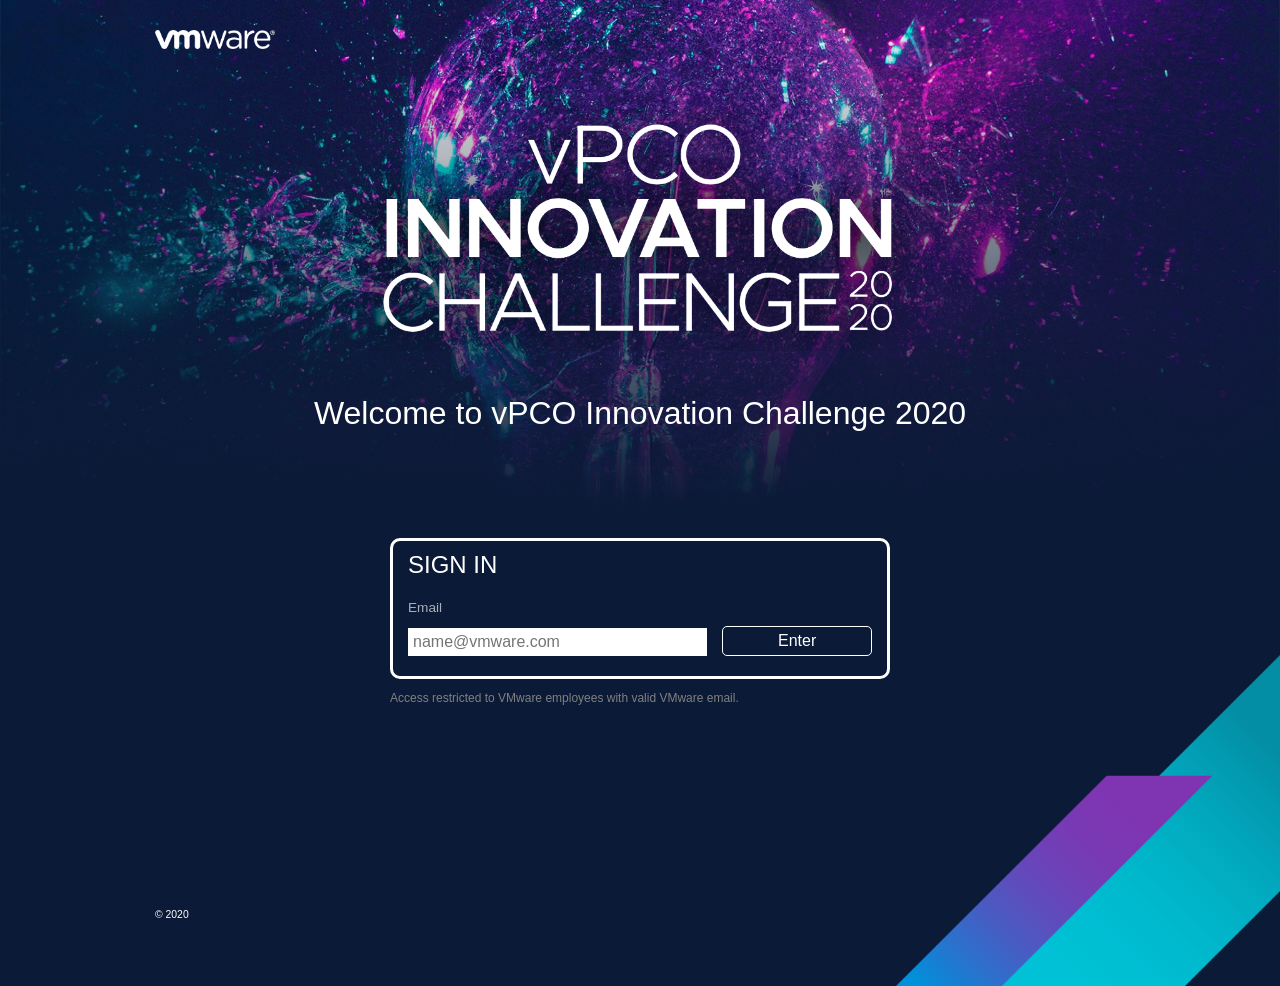
==== index.html @ b92f681d "first upload files, signin and signup form" ====
<!DOCTYPE HTML>
<html lang="en" class="no-js">
<head>
	<meta charset='UTF-8'>
	<!-- www.phpied.com/conditional-comments-block-downloads/ -->
	<!--[if IE]><![endif]-->

	<meta http-equiv="X-UA-Compatible" content="IE=edge,chrome=1">
	<meta name="viewport" content="width=device-width, initial-scale=1.0, user-scalable=no">

	<link rel="shortcut icon" href="/favicon.ico">
	<link rel="apple-touch-icon" href="/apple-touch-icon.png">


	<link rel="stylesheet" href="css/screen.css" />

	<!--[if lt IE 9]>
	<script src="http://html5shiv.googlecode.com/svn/trunk/html5.js"></script>
	<![endif]-->	

	<title>vPCO Innovation Challenge 2020</title>

</head>

<body>

	<div class="pageWrap">
		<header class="site-header">
			<div class="outer-wrap wrap">
				<div class="site-header_brand">
					<img src="images/vmware.png" alt="VMware">
				</div>
				<div class="site-hero">
					<h1>vPCO Innovation Challenge 2020</h1>
					<div class="site-intro">
						<h2>Welcome to vPCO Innovation Challenge 2020</h2>
					</div>
				</div>
			</div>
		</header>
		<main class="site-contents">
			<div class="outer-wrap wrap">
				<div class="site-form">
					<div class="site-form_container">
						<h3>SIGN IN</h3>
						<form action="">
							<div class="signin-box">
								<div class="input">
									<label for="">Email</label>
									<input type="text" placeholder="name@vmware.com">
								</div>
								<div class="input">
									<input type="submit" value="Enter">
								</div>
							</div>
						</form>
					</div>
					<div class="rules">
						<p>Access restricted to VMware employees with valid VMware email.</p>
					</div>
				</div>
			</div>
		</main>
		<footer class="site-footer">
			<div class="outer-wrap wrap">
				<div class="site-footer_container">
					<p>&copy; 2020</p>
				</div>
			</div>
		</footer>
	</div>

	
	<!--
	<script type="text/javascript" src="http://code.jquery.com/jquery-latest.min.js"></script>
	<script src="js/script.js"></script>
	-->
</body>
</html>
---- css/screen.css ----
@charset "UTF-8";
/*! normalize.css v8.0.1 | MIT License | github.com/necolas/normalize.css */
/* Document
   ========================================================================== */
/**
 * 1. Correct the line height in all browsers.
 * 2. Prevent adjustments of font size after orientation changes in iOS.
 */
html {
  line-height: 1.15;
  /* 1 */
  -webkit-text-size-adjust: 100%;
  /* 2 */
}

/* Sections
   ========================================================================== */
/**
 * Remove the margin in all browsers.
 */
body {
  margin: 0;
}

/**
 * Render the `main` element consistently in IE.
 */
main {
  display: block;
}

/**
 * Correct the font size and margin on `h1` elements within `section` and
 * `article` contexts in Chrome, Firefox, and Safari.
 */
h1 {
  font-size: 2em;
  margin: 0.67em 0;
}

/* Grouping content
   ========================================================================== */
/**
 * 1. Add the correct box sizing in Firefox.
 * 2. Show the overflow in Edge and IE.
 */
hr {
  box-sizing: content-box;
  /* 1 */
  height: 0;
  /* 1 */
  overflow: visible;
  /* 2 */
}

/**
 * 1. Correct the inheritance and scaling of font size in all browsers.
 * 2. Correct the odd `em` font sizing in all browsers.
 */
pre {
  font-family: monospace, monospace;
  /* 1 */
  font-size: 1em;
  /* 2 */
}

/* Text-level semantics
   ========================================================================== */
/**
 * Remove the gray background on active links in IE 10.
 */
a {
  background-color: transparent;
}

/**
 * 1. Remove the bottom border in Chrome 57-
 * 2. Add the correct text decoration in Chrome, Edge, IE, Opera, and Safari.
 */
abbr[title] {
  border-bottom: none;
  /* 1 */
  text-decoration: underline;
  /* 2 */
  -webkit-text-decoration: underline dotted;
          text-decoration: underline dotted;
  /* 2 */
}

/**
 * Add the correct font weight in Chrome, Edge, and Safari.
 */
b,
strong {
  font-weight: bolder;
}

/**
 * 1. Correct the inheritance and scaling of font size in all browsers.
 * 2. Correct the odd `em` font sizing in all browsers.
 */
code,
kbd,
samp {
  font-family: monospace, monospace;
  /* 1 */
  font-size: 1em;
  /* 2 */
}

/**
 * Add the correct font size in all browsers.
 */
small {
  font-size: 80%;
}

/**
 * Prevent `sub` and `sup` elements from affecting the line height in
 * all browsers.
 */
sub,
sup {
  font-size: 75%;
  line-height: 0;
  position: relative;
  vertical-align: baseline;
}

sub {
  bottom: -0.25em;
}

sup {
  top: -0.5em;
}

/* Embedded content
   ========================================================================== */
/**
 * Remove the border on images inside links in IE 10.
 */
img {
  border-style: none;
}

/* Forms
   ========================================================================== */
/**
 * 1. Change the font styles in all browsers.
 * 2. Remove the margin in Firefox and Safari.
 */
button,
input,
optgroup,
select,
textarea {
  font-family: inherit;
  /* 1 */
  font-size: 100%;
  /* 1 */
  line-height: 1.15;
  /* 1 */
  margin: 0;
  /* 2 */
}

/**
 * Show the overflow in IE.
 * 1. Show the overflow in Edge.
 */
button,
input {
  /* 1 */
  overflow: visible;
}

/**
 * Remove the inheritance of text transform in Edge, Firefox, and IE.
 * 1. Remove the inheritance of text transform in Firefox.
 */
button,
select {
  /* 1 */
  text-transform: none;
}

/**
 * Correct the inability to style clickable types in iOS and Safari.
 */
button,
[type=button],
[type=reset],
[type=submit] {
  -webkit-appearance: button;
}

/**
 * Remove the inner border and padding in Firefox.
 */
button::-moz-focus-inner,
[type=button]::-moz-focus-inner,
[type=reset]::-moz-focus-inner,
[type=submit]::-moz-focus-inner {
  border-style: none;
  padding: 0;
}

/**
 * Restore the focus styles unset by the previous rule.
 */
button:-moz-focusring,
[type=button]:-moz-focusring,
[type=reset]:-moz-focusring,
[type=submit]:-moz-focusring {
  outline: 1px dotted ButtonText;
}

/**
 * Correct the padding in Firefox.
 */
fieldset {
  padding: 0.35em 0.75em 0.625em;
}

/**
 * 1. Correct the text wrapping in Edge and IE.
 * 2. Correct the color inheritance from `fieldset` elements in IE.
 * 3. Remove the padding so developers are not caught out when they zero out
 *    `fieldset` elements in all browsers.
 */
legend {
  box-sizing: border-box;
  /* 1 */
  color: inherit;
  /* 2 */
  display: table;
  /* 1 */
  max-width: 100%;
  /* 1 */
  padding: 0;
  /* 3 */
  white-space: normal;
  /* 1 */
}

/**
 * Add the correct vertical alignment in Chrome, Firefox, and Opera.
 */
progress {
  vertical-align: baseline;
}

/**
 * Remove the default vertical scrollbar in IE 10+.
 */
textarea {
  overflow: auto;
}

/**
 * 1. Add the correct box sizing in IE 10.
 * 2. Remove the padding in IE 10.
 */
[type=checkbox],
[type=radio] {
  box-sizing: border-box;
  /* 1 */
  padding: 0;
  /* 2 */
}

/**
 * Correct the cursor style of increment and decrement buttons in Chrome.
 */
[type=number]::-webkit-inner-spin-button,
[type=number]::-webkit-outer-spin-button {
  height: auto;
}

/**
 * 1. Correct the odd appearance in Chrome and Safari.
 * 2. Correct the outline style in Safari.
 */
[type=search] {
  -webkit-appearance: textfield;
  /* 1 */
  outline-offset: -2px;
  /* 2 */
}

/**
 * Remove the inner padding in Chrome and Safari on macOS.
 */
[type=search]::-webkit-search-decoration {
  -webkit-appearance: none;
}

/**
 * 1. Correct the inability to style clickable types in iOS and Safari.
 * 2. Change font properties to `inherit` in Safari.
 */
::-webkit-file-upload-button {
  -webkit-appearance: button;
  /* 1 */
  font: inherit;
  /* 2 */
}

/* Interactive
   ========================================================================== */
/*
 * Add the correct display in Edge, IE 10+, and Firefox.
 */
details {
  display: block;
}

/*
 * Add the correct display in all browsers.
 */
summary {
  display: list-item;
}

/* Misc
   ========================================================================== */
/**
 * Add the correct display in IE 10+.
 */
template {
  display: none;
}

/**
 * Add the correct display in IE 10.
 */
[hidden] {
  display: none;
}

* {
  box-sizing: border-box;
}
*:before, *:after {
  box-sizing: border-box;
}

body {
  background: #0b1a36;
  font: 400 1em/1.5 "Metropolis", Arial, Helvetica, sans-serif;
}

h1, h2, h3, h4, h5, h6 {
  font: 400 1em/1.5 "Metropolis", Arial, Helvetica, sans-serif;
  line-height: 1.15;
  margin: 2.75rem 0 1rem;
}

h1 {
  margin-top: 0;
  font-size: 4.209em;
}

h2 {
  font-size: 3.157em;
}

h3 {
  font-size: 2.369em;
}

h4 {
  font-size: 1.777em;
}

h5 {
  font-size: 1.333em;
}

p {
  margin: 0 0 1.25em;
}

small, .text_small {
  font-size: 0.75em;
}

a {
  color: #1D428A;
  display: block;
  text-decoration: none;
}

ul {
  list-style: none;
  margin: 0;
  padding: 0;
}

img {
  display: block;
  max-width: 100%;
}

figure {
  margin: 0;
  padding: 0;
}

.clearfix:after {
  content: "";
  display: table;
  clear: both;
}

.wrap {
  transition: all 0.35s ease-in-out;
  padding-left: 15px;
  padding-right: 15px;
}

.outer-wrap {
  transition: all 0.35s ease-in-out;
  margin: 0 auto;
}
@media screen and (min-width: 768px) {
  .outer-wrap {
    max-width: 750px;
  }
}
@media screen and (min-width: 1024px) {
  .outer-wrap {
    max-width: 1000px;
  }
}
@media screen and (min-width: 1366px) {
  .outer-wrap {
    max-width: 1300px;
  }
}
@media screen and (min-width: 1920px) {
  .outer-wrap {
    max-width: 1700px;
  }
}

.site-header {
  background-image: url("../images/background.jpg");
  background-position: center center;
  background-size: cover;
  background-repeat: no-repeat;
  padding: 30px 0 60px;
  position: relative;
}
.site-header_brand {
  position: relative;
  width: 120px;
  z-index: 1;
}
.site-header:after {
  background-image: linear-gradient(to top, #0b1a36, rgba(29, 66, 138, 0));
  content: "";
  position: absolute;
  top: 0;
  right: 0;
  bottom: 0;
  left: 0;
}

.site-hero {
  color: #FFF;
  position: relative;
  text-align: center;
  z-index: 1;
}
.site-hero h1 {
  background-image: url("../images/lockup.png");
  background-position: center center;
  background-size: 100%;
  background-repeat: no-repeat;
  color: transparent;
  font: 0/0 a;
  text-shadow: none;
  margin: 60px auto 0;
  padding-top: 35%;
  max-width: 600px;
  width: 100%;
}
@media screen and (min-width: 1024px) {
  .site-hero h1 {
    padding-top: 25%;
  }
}
@media screen and (min-width: 1366px) {
  .site-hero h1 {
    padding-top: 20%;
  }
}
@media screen and (min-width: 1920px) {
  .site-hero h1 {
    padding-top: 15%;
  }
}

.site-intro h2 {
  font-size: 1.5em;
  font-weight: 300;
}
@media screen and (min-width: 768px) {
  .site-intro h2 {
    font-size: 2em;
  }
}
@media screen and (min-width: 1024px) {
  .site-intro {
    margin: 0 auto;
    max-width: 80%;
  }
}
@media screen and (min-width: 1366px) {
  .site-intro h2 {
    font-size: 2.369em;
  }
}

.pageWrap {
  height: 100vh;
  position: relative;
}

main {
  background: #0b1a36;
  color: #FFF;
}

.site-footer {
  color: #FFF;
  font-size: 0.65em;
  position: relative;
  bottom: 0;
  width: 100%;
}
.site-footer:after {
  background-image: url("../images/graphic.png");
  background-position: right bottom;
  background-size: 100%;
  background-repeat: no-repeat;
  content: "";
  display: inline-block;
  padding-top: 35%;
  position: absolute;
  right: 0;
  bottom: 0;
  width: 40%;
  height: 100%;
}
.site-footer_container {
  padding: 50px 0;
}
@media screen and (min-width: 768px) {
  .site-footer {
    margin-top: 150px;
  }
}
@media screen and (min-width: 1024px) {
  .site-footer:after {
    width: 30%;
  }
}
@media screen and (min-width: 1920px) {
  .site-footer:after {
    width: 20%;
  }
}

.site-form {
  margin: 30px auto 0;
  max-width: 500px;
}
.site-form_container {
  border: 3px solid #FFF;
  border-radius: 10px;
  padding: 10px 15px;
}
.site-form h3 {
  margin-top: 0;
  font-size: 1.5em;
  font-weight: 300;
}
.site-form .input {
  margin-bottom: 10px;
}
.site-form label {
  color: rgba(255, 255, 255, 0.65);
  display: inline-block;
  font-size: 0.85em;
  margin-bottom: 10px;
}
.site-form input {
  border: 0;
  padding: 5px;
  width: 100%;
}
.site-form input[type=submit] {
  background: transparent;
  border: 1px solid #FFF;
  border-radius: 5px;
  color: #FFF;
  padding: 5px 20px;
  width: auto;
}
@media screen and (min-width: 768px) {
  .site-form .signin-box {
    display: flex;
    align-items: flex-end;
  }
  .site-form .signin-box .input:first-child {
    flex: 2;
    margin-right: 15px;
  }
  .site-form .signin-box .input:last-child {
    flex: 1;
  }
  .site-form .signin-box .input:last-child input {
    width: 100%;
  }
}
.site-form.member-form {
  max-width: none;
}
.site-form.member-form .site-form_container {
  border: 0;
  padding: 0;
}
.site-form.member-form h3 {
  margin-bottom: 0;
}
.site-form.member-form .input-email {
  display: flex;
  flex-wrap: wrap;
}
.site-form.member-form .input-email label {
  flex: 1 0 100%;
  width: 100%;
}
.site-form.member-form .input-email input {
  margin-right: 15px;
  width: calc(((100% / 12) * 8) - 5%);
}
.site-form.member-form .input-email span {
  width: calc((100% / 12) * 4);
}
.site-form.member-form .info-col {
  margin-top: 50px;
}
.site-form.member-form .info-col.member-info .input {
  margin-bottom: 20px;
}
.site-form.member-form .member-input > input {
  margin-bottom: 15px;
}
.site-form.member-form .morebtn {
  margin: 20px 0;
}
.site-form.member-form .morebtn a {
  border: 2px solid #FFF;
  border-radius: 5px;
  color: #FFF;
  display: inline-block;
  padding: 10px 20px;
}
.site-form.member-form .morebtn a:after {
  content: "";
  display: inline-block;
  font-family: "Font Awesome 5 Free";
  margin-left: 10px;
}
@media screen and (min-width: 768px) {
  .site-form.member-form form {
    display: flex;
    justify-contents: space-between;
  }
  .site-form.member-form .info-col {
    flex: 1;
  }
  .site-form.member-form .info-col:not(:last-child) {
    margin-right: 30px;
  }
}
@media screen and (min-width: 1024px) {
  .site-form.member-form .info-col:not(:last-child) {
    margin-right: 80px;
  }
}
@media screen and (min-width: 1366px) {
  .site-form.member-form {
    width: 80%;
  }
  .site-form.member-form .info-col:not(:last-child) {
    margin-right: 120px;
  }
}

.rules {
  color: gray;
  font-size: 0.75em;
  margin-top: 10px;
}
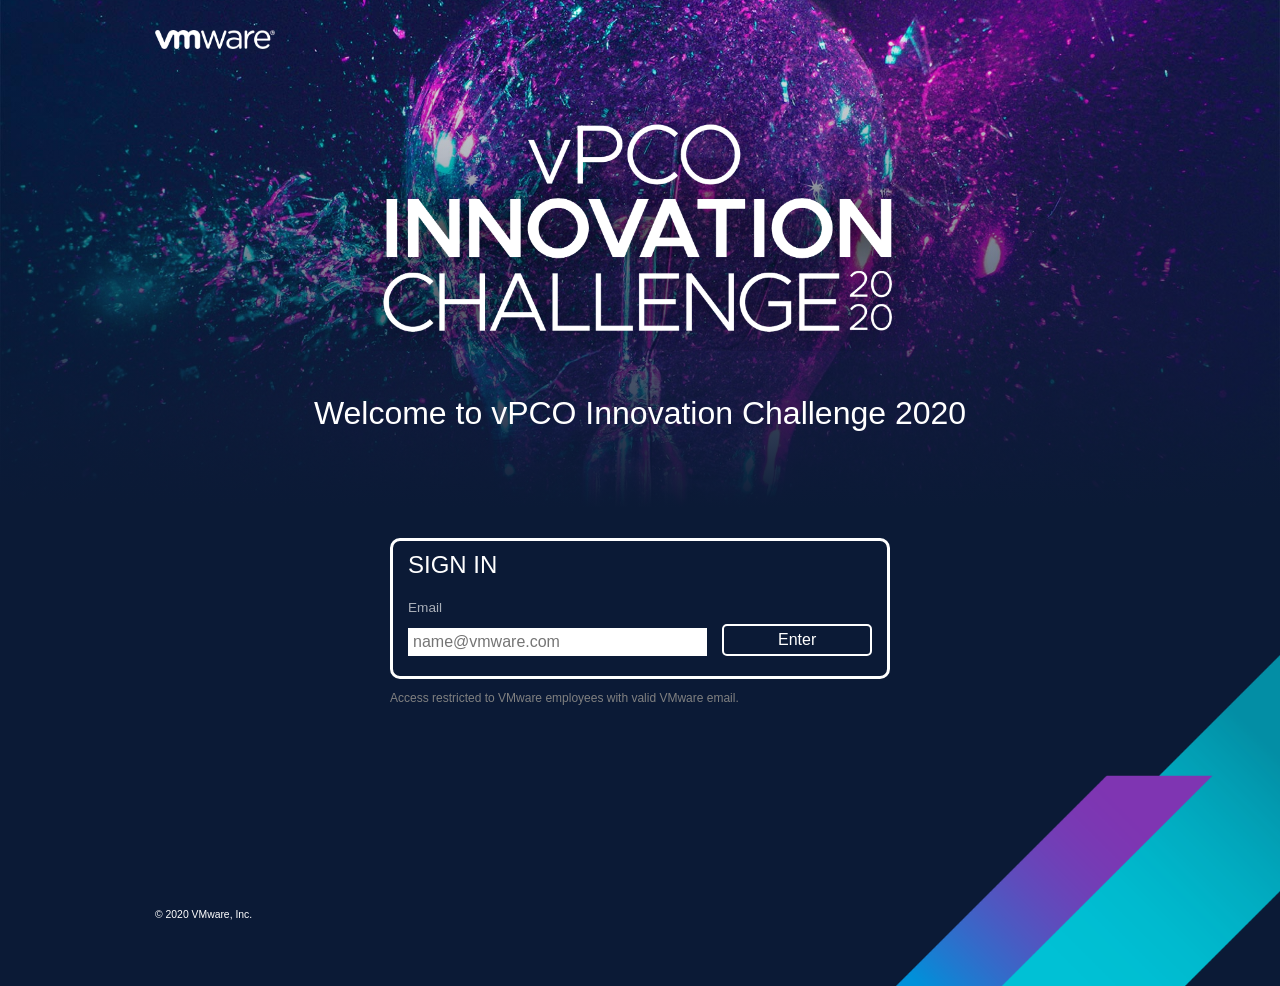
==== commit 4a4ee68a: "New page, landing page added. Required line added to team register form. Update on screen.css stylin" ====
--- a/index.html
+++ b/index.html
@@ -64,7 +64,7 @@
 		<footer class="site-footer">
 			<div class="outer-wrap wrap">
 				<div class="site-footer_container">
-					<p>&copy; 2020</p>
+					<p>&copy; 2020 VMware, Inc.</p>
 				</div>
 			</div>
 		</footer>
--- a/css/screen.css
+++ b/css/screen.css
@@ -596,6 +596,14 @@
   display: inline-block;
   font-size: 0.85em;
   margin-bottom: 10px;
+  width: 100%;
+}
+.site-form label .req, .site-form label i {
+  color: red;
+}
+.site-form label i {
+  font-size: 0.85em;
+  float: right;
 }
 .site-form input {
   border: 0;
@@ -604,7 +612,7 @@
 }
 .site-form input[type=submit] {
   background: transparent;
-  border: 1px solid #FFF;
+  border: 2px solid #FFF;
   border-radius: 5px;
   color: #FFF;
   padding: 5px 20px;
@@ -631,7 +639,22 @@
 }
 .site-form.member-form .site-form_container {
   border: 0;
+  margin-bottom: 60px;
   padding: 0;
+}
+.site-form.member-form .site-form_container:before, .site-form.member-form .site-form_container:after {
+  content: "";
+  display: table;
+}
+.site-form.member-form .site-form_container:after {
+  display: block;
+  clear: both;
+  height: 1px;
+  margin-top: -1px;
+  visibility: hidden;
+}
+.site-form.member-form .site-form_container {
+  *zoom: 1;
 }
 .site-form.member-form h3 {
   margin-bottom: 0;
@@ -650,6 +673,10 @@
 }
 .site-form.member-form .input-email span {
   width: calc((100% / 12) * 4);
+}
+.site-form.member-form .input input[type=submit] {
+  float: right;
+  margin-top: 20px;
 }
 .site-form.member-form .info-col {
   margin-top: 50px;
@@ -707,3 +734,54 @@
   font-size: 0.75em;
   margin-top: 10px;
 }
+
+.big-block-buttons {
+  display: flex;
+  flex-wrap: wrap;
+  justify-content: space-between;
+  position: relative;
+  z-index: 1;
+}
+.big-block-buttons .big-block-button {
+  background: rgba(7, 16, 33, 0.85);
+  border: 3px solid #FFF;
+  border-radius: 8px;
+  display: flex;
+  flex-direction: column;
+  margin-bottom: 10%;
+  text-align: center;
+  width: calc(((100% / 12) * 6) - 5%);
+}
+.big-block-buttons .big-block-button.inactive {
+  opacity: 0.35;
+}
+.big-block-buttons a {
+  color: #FFF;
+  display: flex;
+  flex-direction: column;
+  flex: 1 1 auto;
+  padding: 10px;
+}
+.big-block-buttons img {
+  margin: 20px auto;
+  width: 80px;
+}
+.big-block-buttons span {
+  color: #b3b3b3;
+  font-size: 0.85em;
+  margin-top: auto;
+}
+@media screen and (min-width: 768px) {
+  .big-block-buttons {
+    margin: 0 auto;
+    width: 90%;
+  }
+  .big-block-buttons a {
+    padding: 10px 20px;
+  }
+}
+@media screen and (min-width: 1024px) {
+  .big-block-buttons .big-block-button {
+    width: calc(((100% / 12) * 3) - 5%);
+  }
+}
